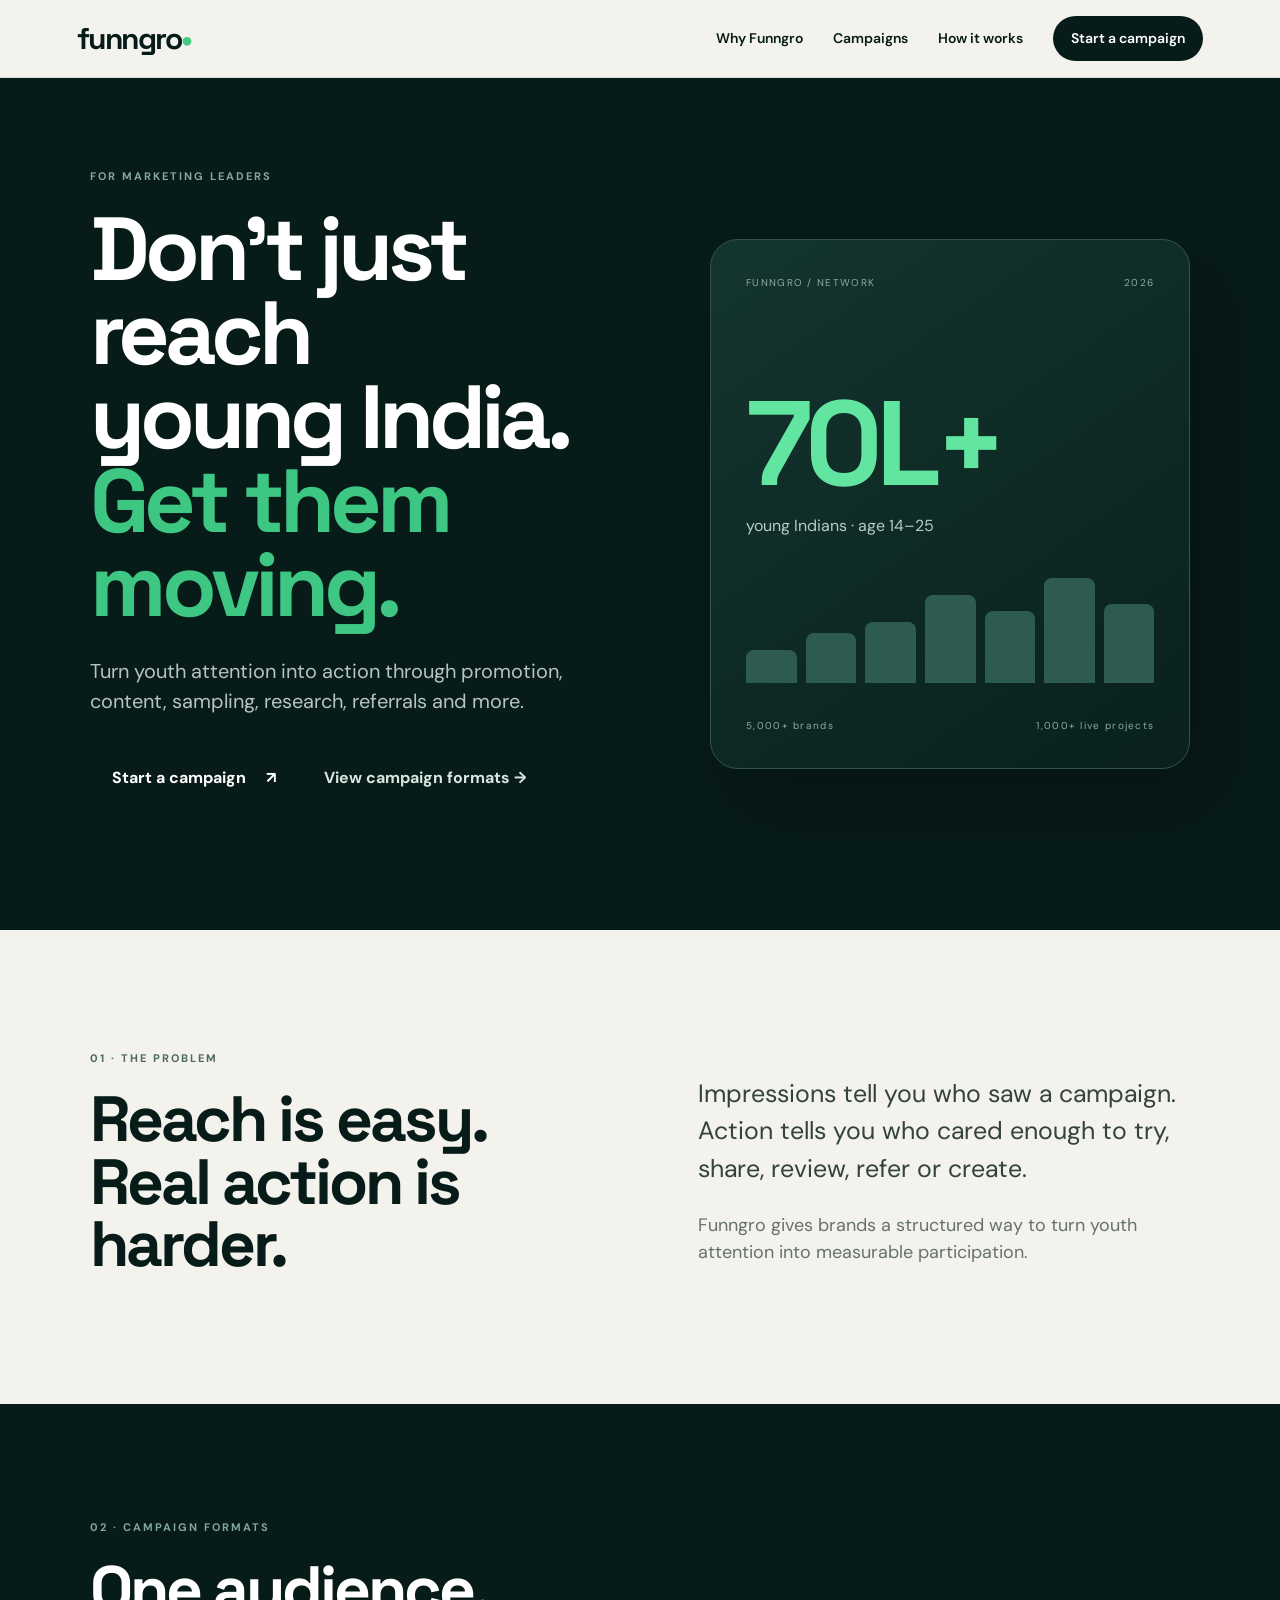
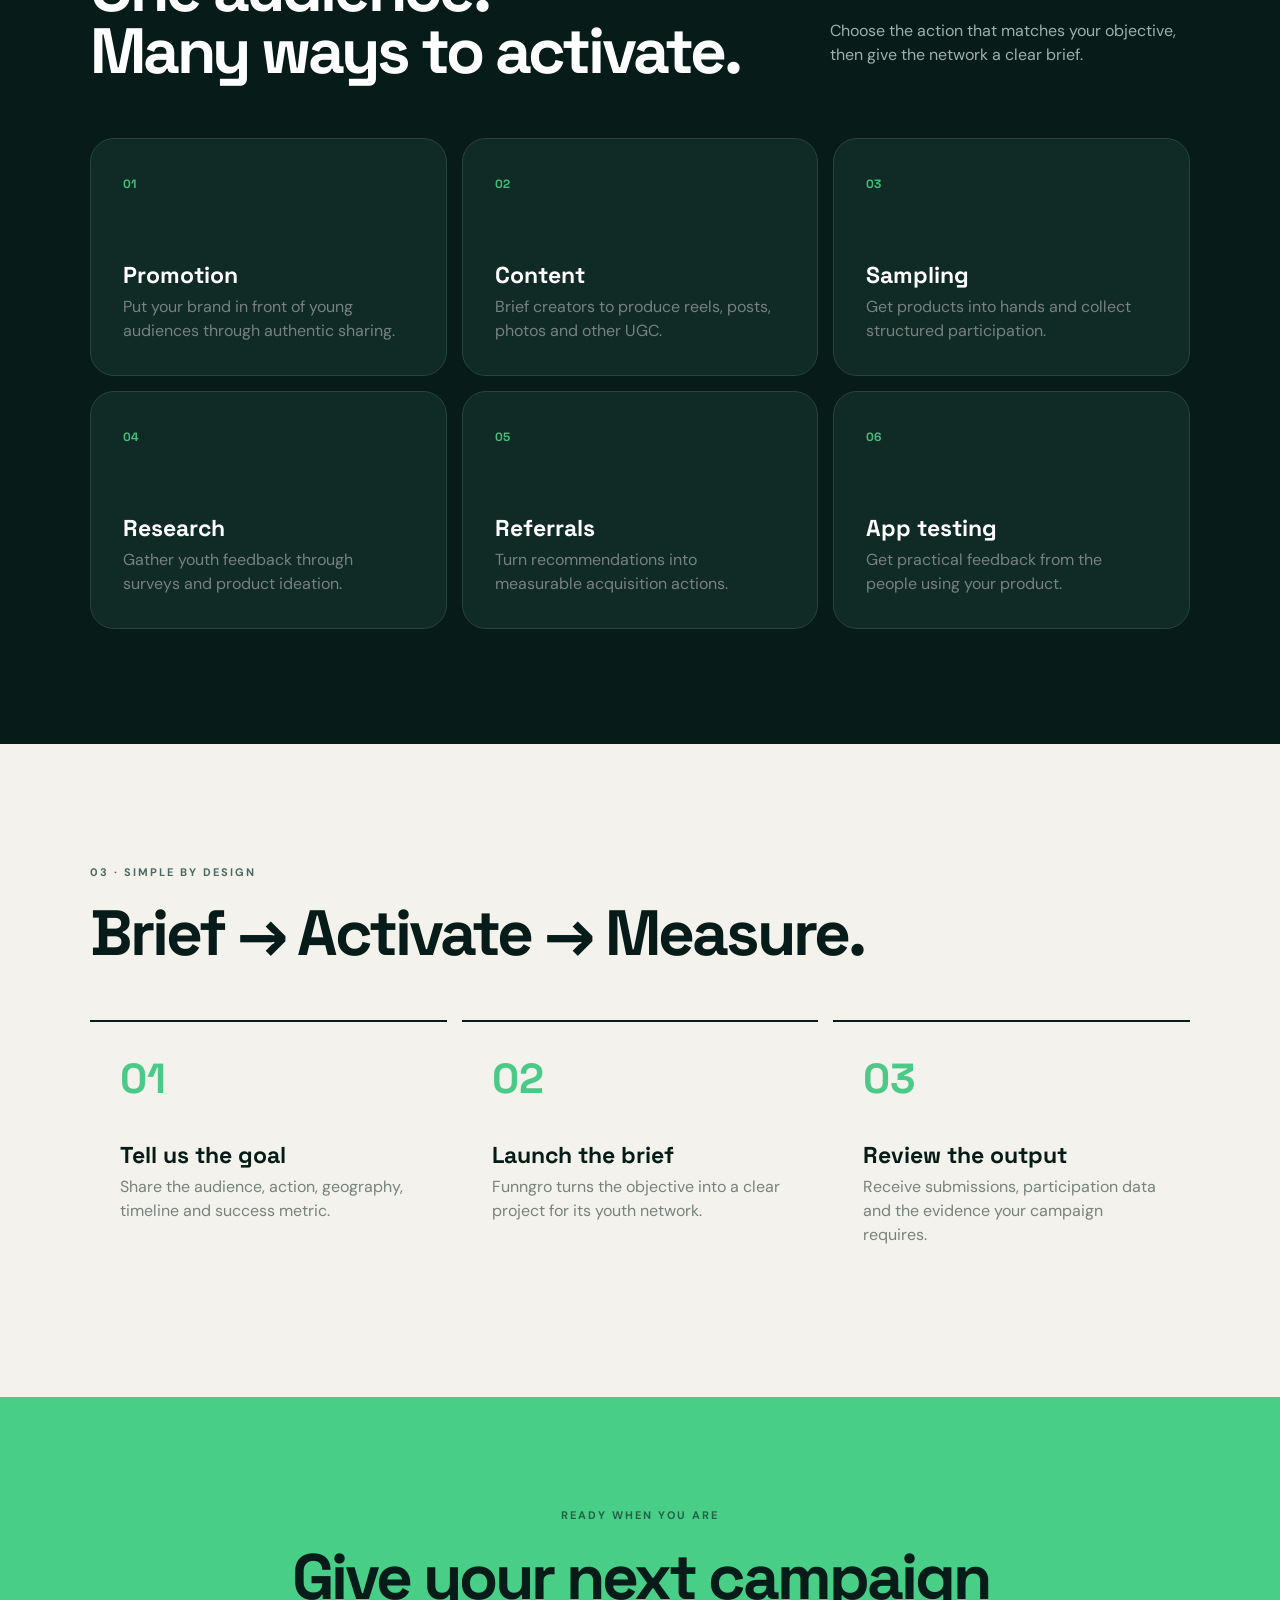
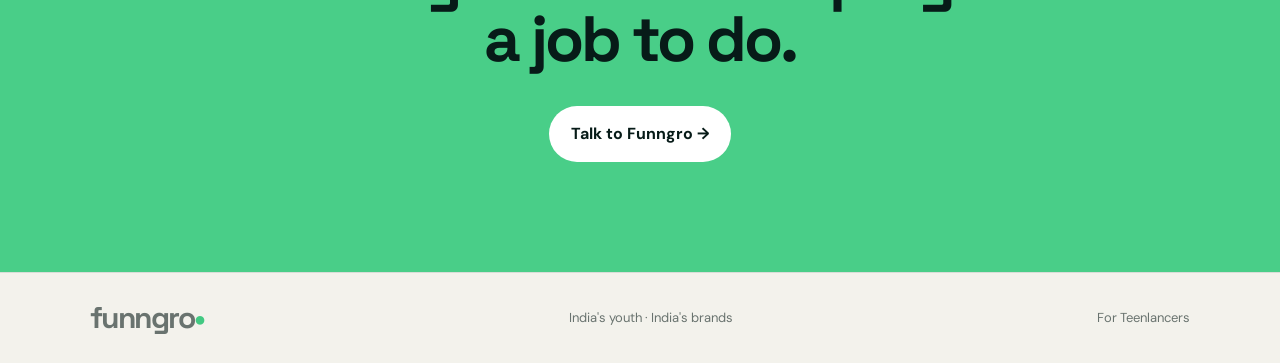
==== company.html @ 86142b3f "Add Funngro website revamp" ====
<!doctype html>
<html lang="en">
<head>
  <meta charset="utf-8">
  <meta name="viewport" content="width=device-width, initial-scale=1">
  <title>Funngro for Companies — Reach Young India</title>
  <meta name="description" content="Work with young India through Funngro. Run promotion, sampling, content, survey, app testing, ideation and sales support campaigns with a youth network.">
  <meta name="robots" content="index,follow">
  <meta name="theme-color" content="#071b18">
  <link rel="canonical" href="https://www.funngro.com/for-brands">
  <link rel="stylesheet" href="styles.css">
</head>
<body>
<header class="nav">
  <a class="logo" href="index.html">funngro<span>•</span></a>
  <nav>
    <a href="#why">Why Funngro</a>
    <a href="#formats">Campaigns</a>
    <a href="#flow">How it works</a>
    <a class="nav-cta" href="#contact">Start a campaign</a>
  </nav>
</header>

<main>
<section class="company-hero">
  <div>
    <p class="eyebrow">FOR MARKETING LEADERS</p>
    <h1>Don't just reach<br>young India.<br><em>Get them moving.</em></h1>
    <p class="lead">Turn youth attention into action through promotion, content, sampling, research, referrals and more.</p>
    <div class="actions"><a class="btn primary" href="#contact">Start a campaign <span>↗</span></a><a class="text-link" href="#formats">View campaign formats →</a></div>
  </div>
  <div class="signal">
    <div class="signal-top"><span>FUNNGRO / NETWORK</span><span>2026</span></div>
    <div class="signal-number">70L+</div>
    <p>young Indians · age 14–25</p>
    <div class="bars"><i></i><i></i><i></i><i></i><i></i><i></i><i></i></div>
    <div class="signal-foot"><span>5,000+ brands</span><span>1,000+ live projects</span></div>
  </div>
</section>

<section id="why" class="section split">
  <div><p class="eyebrow">01 · THE PROBLEM</p><h2>Reach is easy.<br>Real action is harder.</h2></div>
  <div><p class="muted big">Impressions tell you who saw a campaign. Action tells you who cared enough to try, share, review, refer or create.</p><p class="muted">Funngro gives brands a structured way to turn youth attention into measurable participation.</p></div>
</section>

<section id="formats" class="dark-section">
  <div class="section-head"><div><p class="eyebrow">02 · CAMPAIGN FORMATS</p><h2>One audience.<br>Many ways to activate.</h2></div><p>Choose the action that matches your objective, then give the network a clear brief.</p></div>
  <div class="format-grid">
    <article><span>01</span><h3>Promotion</h3><p>Put your brand in front of young audiences through authentic sharing.</p></article>
    <article><span>02</span><h3>Content</h3><p>Brief creators to produce reels, posts, photos and other UGC.</p></article>
    <article><span>03</span><h3>Sampling</h3><p>Get products into hands and collect structured participation.</p></article>
    <article><span>04</span><h3>Research</h3><p>Gather youth feedback through surveys and product ideation.</p></article>
    <article><span>05</span><h3>Referrals</h3><p>Turn recommendations into measurable acquisition actions.</p></article>
    <article><span>06</span><h3>App testing</h3><p>Get practical feedback from the people using your product.</p></article>
  </div>
</section>

<section id="flow" class="section">
  <p class="eyebrow">03 · SIMPLE BY DESIGN</p>
  <h2>Brief → Activate → Measure.</h2>
  <div class="flow">
    <div><strong>01</strong><h3>Tell us the goal</h3><p>Share the audience, action, geography, timeline and success metric.</p></div>
    <div><strong>02</strong><h3>Launch the brief</h3><p>Funngro turns the objective into a clear project for its youth network.</p></div>
    <div><strong>03</strong><h3>Review the output</h3><p>Receive submissions, participation data and the evidence your campaign requires.</p></div>
  </div>
</section>

<section id="contact" class="cta">
  <p class="eyebrow">READY WHEN YOU ARE</p>
  <h2>Give your next campaign<br>a job to do.</h2>
  <a class="btn light" href="mailto:hello@funngro.com?subject=Campaign%20Enquiry">Talk to Funngro →</a>
</section>
</main>

<footer><div class="logo">funngro<span>•</span></div><p>India's youth · India's brands</p><a href="index.html">For Teenlancers</a></footer>
</body>
</html>
---- styles.css ----
@import url('https://fonts.googleapis.com/css2?family=DM+Sans:wght@400;500;600;700&family=Space+Grotesk:wght@500;600;700&display=swap');
:root{--ink:#071b18;--paper:#f3f2ec;--mint:#62e5a0;--muted:#66716e;--line:#d9ddd8;--card:#102a25}
*{box-sizing:border-box}html{scroll-behavior:smooth}body{margin:0;background:var(--paper);color:var(--ink);font-family:"DM Sans",sans-serif;line-height:1.5}a{color:inherit;text-decoration:none}.nav{height:78px;padding:0 6vw;display:flex;align-items:center;justify-content:space-between;border-bottom:1px solid var(--line);background:rgba(243,242,236,.92);backdrop-filter:blur(12px);position:sticky;top:0;z-index:10}.logo{font:700 30px/1 "Space Grotesk";letter-spacing:-1.5px}.logo span{color:#42c982}.nav nav{display:flex;align-items:center;gap:30px;font-size:14px;font-weight:600}.nav-cta{background:var(--ink);color:white;padding:12px 18px;border-radius:999px}.hero,.company-hero{min-height:690px;padding:90px 7vw;display:grid;grid-template-columns:1.05fr .95fr;gap:7vw;align-items:center}.hero{background:radial-gradient(circle at 80% 40%,#d7f8e5 0,transparent 35%)}.eyebrow{font-size:11px;font-weight:700;letter-spacing:2px;color:#4c6861;margin:0 0 22px}.hero h1,.company-hero h1{font:700 clamp(54px,7vw,96px)/.94 "Space Grotesk";letter-spacing:-5px;margin:0 0 28px}.hero h1 em,.company-hero h1 em{font-style:normal;color:#3dc783}.lead{font-size:20px;line-height:1.5;max-width:610px;color:#53605d}.actions{display:flex;align-items:center;gap:26px;margin:34px 0}.btn{display:inline-flex;align-items:center;gap:20px;padding:16px 22px;border-radius:999px;font-weight:700}.btn.primary{background:var(--ink);color:white}.btn.light{background:white;color:var(--ink)}.text-link{font-weight:700}.trust-row{display:flex;gap:35px;margin-top:55px}.trust-row div{display:grid;gap:3px}.trust-row strong{font:700 25px "Space Grotesk"}.trust-row span{font-size:12px;color:var(--muted)}.hero-card{display:flex;justify-content:center}.phone{width:min(370px,100%);background:#122a26;border-radius:36px;padding:22px;color:white;box-shadow:25px 35px 70px #b5c9bf}.phone-top{display:flex;justify-content:space-between;font-size:11px;opacity:.7;margin-bottom:42px}.mini-label{font-size:10px;letter-spacing:1.5px;color:#a9bcb7}.task{display:grid;grid-template-columns:38px 1fr auto;gap:12px;align-items:center;background:#1c3b35;border:1px solid #2d4e47;border-radius:18px;padding:15px;margin:10px 0}.task.featured{background:#285346}.task-icon{width:32px;height:32px;border-radius:10px;background:var(--mint);color:var(--ink);display:grid;place-items:center;font-weight:700}.task b,.task small{display:block}.task small{font-size:11px;color:#afc0bc;margin-top:3px}.task strong{color:var(--mint);font-size:13px}.wallet{margin-top:25px;padding:18px;border-radius:20px;background:#f1f3ed;color:var(--ink);display:grid;grid-template-columns:1fr auto;gap:3px}.wallet span{font-size:11px;color:#65736e}.wallet b{font-size:22px}.wallet button{grid-column:1/-1;border:0;background:var(--mint);padding:10px;border-radius:10px;font-weight:700;margin-top:10px}.marquee{display:flex;justify-content:space-around;gap:20px;flex-wrap:wrap;padding:20px 6vw;background:#dfe8e2;border-top:1px solid #cfd9d3;border-bottom:1px solid #cfd9d3;font-size:11px;font-weight:700;letter-spacing:1.7px}.section{padding:120px 7vw}.split{display:grid;grid-template-columns:1fr 1fr;gap:9vw}.section h2,.dark-section h2,.cta h2{font:700 clamp(40px,5vw,70px)/.98 "Space Grotesk";letter-spacing:-3px;margin:0}.muted{color:var(--muted);font-size:18px;max-width:560px}.muted.big{font-size:25px;color:#34433f}.steps{border-top:1px solid var(--line)}.steps article{display:grid;grid-template-columns:60px 1fr;gap:20px;padding:26px 0;border-bottom:1px solid var(--line)}.steps span,.work-card>span,.format-grid span{font:700 12px "Space Grotesk";color:#46bd7d}.steps h3,.work-card h3,.format-grid h3,.ladder h3,.flow h3{margin:0 0 5px;font:700 23px "Space Grotesk"}.steps p,.work-card p,.format-grid p,.ladder p,.flow p{margin:0;color:#77827f}.dark-section{background:var(--ink);color:white;padding:115px 7vw}.dark-section .eyebrow{color:#83a69b}.section-head{display:flex;justify-content:space-between;gap:50px;align-items:end;margin-bottom:55px}.section-head>p{max-width:360px;color:#9eb0aa}.work-grid{display:grid;grid-template-columns:repeat(2,1fr);gap:15px}.work-card,.format-grid article{background:#102a25;border:1px solid #27443e;border-radius:24px;padding:32px;min-height:220px;transition:.25s}.work-card:hover,.format-grid article:hover{transform:translateY(-4px);border-color:#4fcf8d}.work-card.large{min-height:300px;background:#173a32}.work-card p{max-width:430px;margin:15px 0 30px;color:#a9bbb5}.work-card a{color:var(--mint);font-weight:700}.ladder-head{display:flex;justify-content:space-between;gap:50px;margin:45px 0 55px}.ladder{display:grid;grid-template-columns:repeat(3,1fr);gap:16px}.ladder>div{border:1px solid var(--line);border-radius:22px;padding:28px;min-height:250px}.ladder span{font-size:11px;font-weight:700;color:#43bd7d}.ladder b{display:block;margin-bottom:20px}.cta{background:#49ce88;color:var(--ink);padding:110px 7vw;text-align:center}.cta .eyebrow{color:#1e6546}.cta h2{margin-bottom:35px}footer{padding:30px 7vw;display:flex;justify-content:space-between;align-items:center;border-top:1px solid var(--line);font-size:13px;color:#69736f}footer p{margin:0}.company-hero{background:var(--ink);color:white}.company-hero .eyebrow{color:#85a79d}.company-hero .lead{color:#b5c5c0}.company-hero .text-link{color:#d8e6e1}.signal{border:1px solid #34534c;border-radius:28px;padding:35px;background:linear-gradient(145deg,#14352f,#09201c);box-shadow:25px 35px 70px rgba(0,0,0,.22)}.signal-top,.signal-foot{display:flex;justify-content:space-between;color:#8da9a1;font-size:10px;letter-spacing:1.3px}.signal-number{font:700 120px/.9 "Space Grotesk";color:var(--mint);letter-spacing:-7px;margin:100px 0 5px}.signal>p{color:#b8cbc4}.bars{height:110px;display:flex;gap:9px;align-items:end;margin:35px 0}.bars i{display:block;width:100%;background:#2d5b4f;border-radius:8px 8px 0 0}.bars i:nth-child(1){height:30%}.bars i:nth-child(2){height:45%}.bars i:nth-child(3){height:55%}.bars i:nth-child(4){height:80%}.bars i:nth-child(5){height:65%}.bars i:nth-child(6){height:95%}.bars i:nth-child(7){height:72%}.format-grid{display:grid;grid-template-columns:repeat(3,1fr);gap:15px}.format-grid article{min-height:230px}.format-grid h3{margin-top:65px}.flow{display:grid;grid-template-columns:repeat(3,1fr);gap:15px;margin-top:55px}.flow>div{padding:30px;border-top:2px solid var(--ink)}.flow strong{font:700 42px "Space Grotesk";color:#4bc988}.flow h3{margin-top:35px}@media(max-width:850px){.nav{padding:0 5vw}.nav nav a:not(.nav-cta){display:none}.hero,.company-hero,.split{grid-template-columns:1fr;min-height:auto;padding:75px 6vw}.hero h1,.company-hero h1{letter-spacing:-3px}.hero-card{order:-1}.trust-row{gap:20px}.section,.dark-section{padding:80px 6vw}.section-head,.ladder-head{display:block}.section-head>p,.ladder-head .muted{margin-top:25px}.work-grid,.ladder,.format-grid,.flow{grid-template-columns:1fr}.signal-number{font-size:90px;margin:70px 0 5px}.marquee{justify-content:center}.phone{max-width:360px}.actions{flex-wrap:wrap}.cta{padding:80px 6vw}footer{padding:25px 6vw;gap:15px;flex-wrap:wrap}}
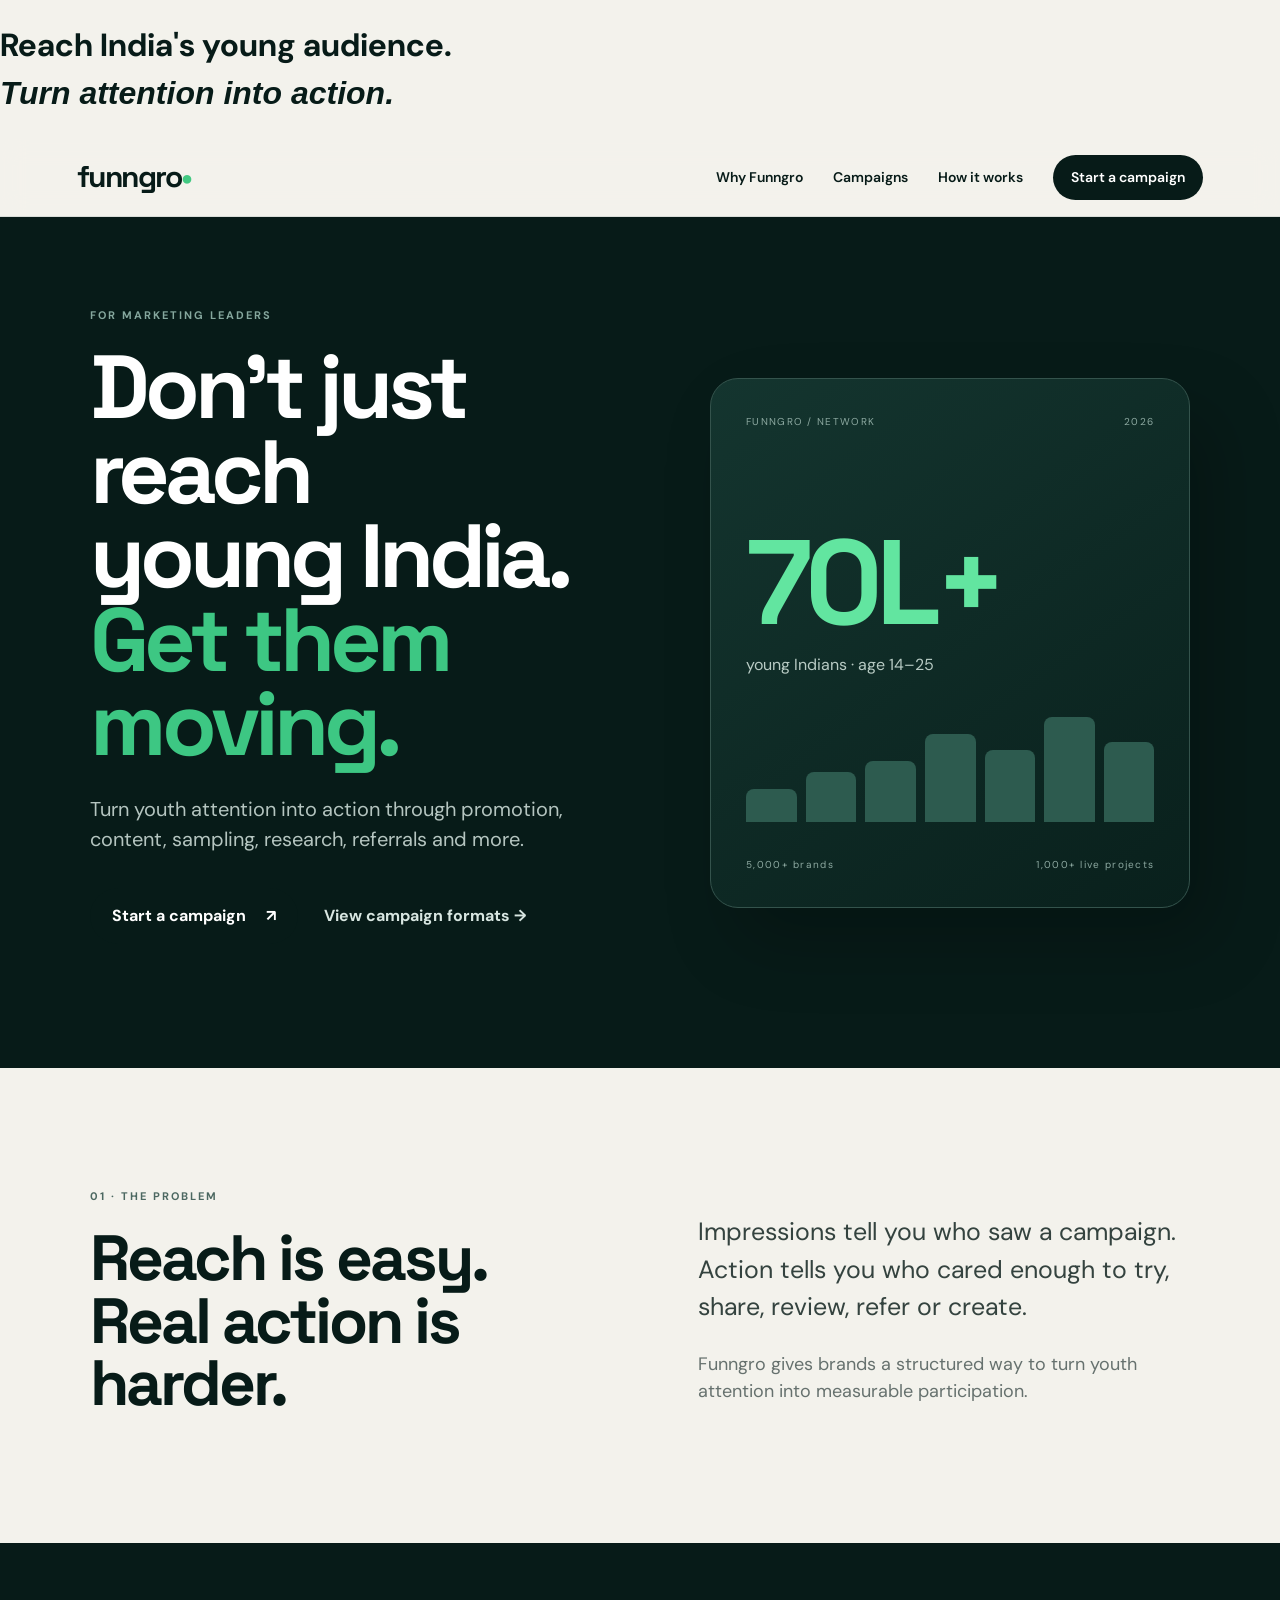
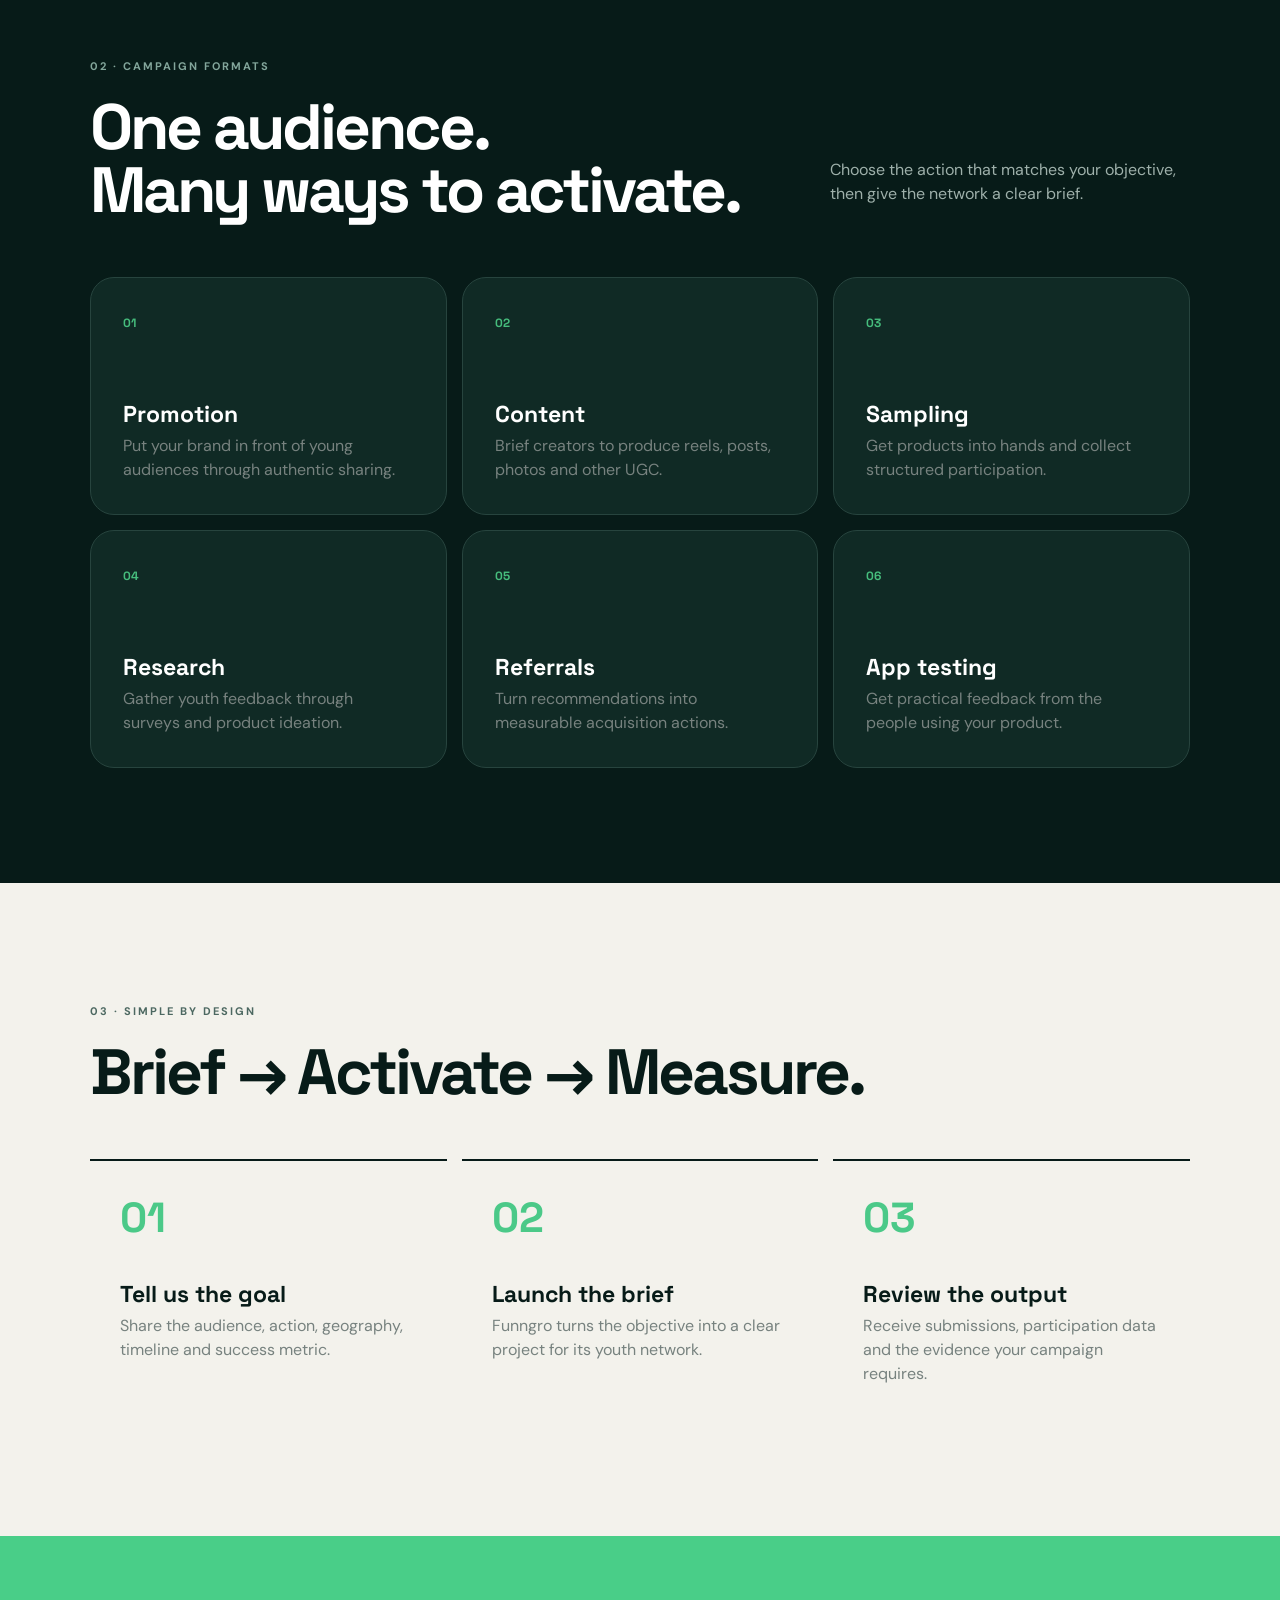
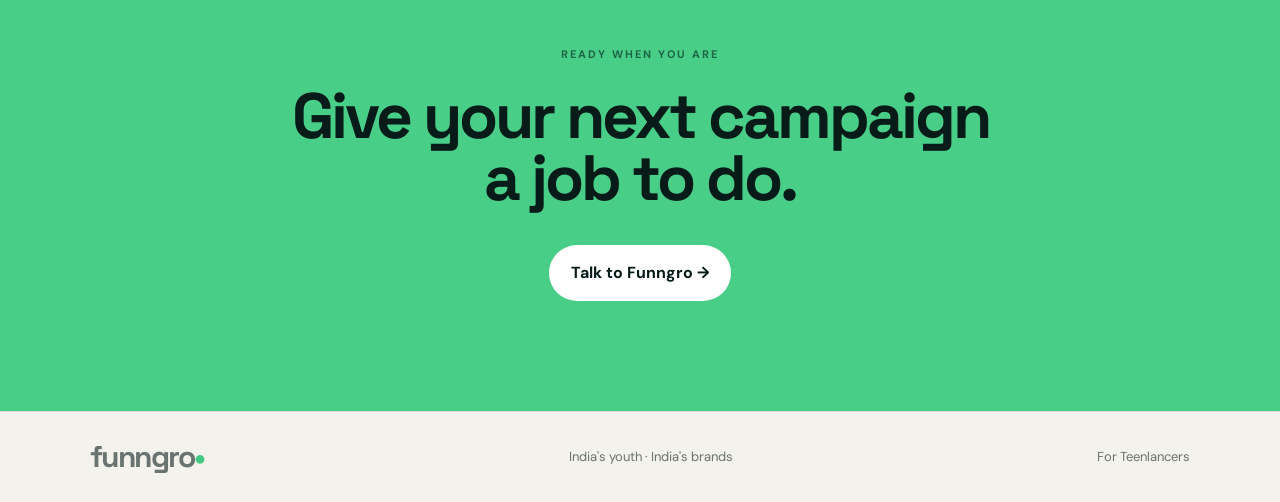
==== commit 541897d4: "Improve SEO metadata and structured data" ====
--- a/company.html
+++ b/company.html
@@ -1,77 +1,167 @@
 <!doctype html>
 <html lang="en">
+
 <head>
   <meta charset="utf-8">
   <meta name="viewport" content="width=device-width, initial-scale=1">
-  <title>Funngro for Companies — Reach Young India</title>
-  <meta name="description" content="Work with young India through Funngro. Run promotion, sampling, content, survey, app testing, ideation and sales support campaigns with a youth network.">
+  <h1>Reach India's young audience.<br><em>Turn attention into action.</em></h1>
+  <meta name="description"
+    content="Work with young India through Funngro. Run promotion, sampling, content, survey, app testing, ideation and sales support campaigns with a youth network.">
   <meta name="robots" content="index,follow">
   <meta name="theme-color" content="#071b18">
-  <link rel="canonical" href="https://www.funngro.com/for-brands">
+  <link rel="canonical" href="https://kaka-koi.github.io/funngro/company.html">
   <link rel="stylesheet" href="styles.css">
+
+  <!-- Open Graph -->
+  <meta property="og:type" content="website">
+  <meta property="og:title" content="Funngro for Companies – Reach Young India">
+  <meta property="og:description"
+    content="Launch youth-focused campaigns through promotion, content, sampling, research, referrals and app testing.">
+  <meta property="og:url" content="https://kaka-koi.github.io/funngro/company.html">
+  <meta property="og:site_name" content="Funngro">
+
+  <!-- Twitter/X -->
+  <meta name="twitter:card" content="summary">
+  <meta name="twitter:title" content="Funngro for Companies – Reach Young India">
+  <meta name="twitter:description" content="Launch youth-focused campaigns through Funngro.">
+
+  <!-- Structured Data -->
+  <script type="application/ld+json">
+{
+  "@context": "https://schema.org",
+  "@type": "Organization",
+  "name": "Funngro",
+  "url": "https://kaka-koi.github.io/funngro/",
+  "sameAs": [
+    "https://www.instagram.com/funngro/"
+  ]
+}
+</script>
+
+  <script type="application/ld+json">
+{
+  "@context": "https://schema.org",
+  "@type": "WebPage",
+  "name": "Funngro for Companies",
+  "url": "https://kaka-koi.github.io/funngro/company.html",
+  "isPartOf": {
+    "@type": "WebSite",
+    "name": "Funngro",
+    "url": "https://kaka-koi.github.io/funngro/"
+  }
+}
+</script>
 </head>
+
 <body>
-<header class="nav">
-  <a class="logo" href="index.html">funngro<span>•</span></a>
-  <nav>
-    <a href="#why">Why Funngro</a>
-    <a href="#formats">Campaigns</a>
-    <a href="#flow">How it works</a>
-    <a class="nav-cta" href="#contact">Start a campaign</a>
-  </nav>
-</header>
+  <header class="nav">
+    <a class="logo" href="index.html">funngro<span>•</span></a>
+    <nav>
+      <a href="#why">Why Funngro</a>
+      <a href="#formats">Campaigns</a>
+      <a href="#flow">How it works</a>
+      <a class="nav-cta" href="#contact">Start a campaign</a>
+    </nav>
+  </header>
 
-<main>
-<section class="company-hero">
-  <div>
-    <p class="eyebrow">FOR MARKETING LEADERS</p>
-    <h1>Don't just reach<br>young India.<br><em>Get them moving.</em></h1>
-    <p class="lead">Turn youth attention into action through promotion, content, sampling, research, referrals and more.</p>
-    <div class="actions"><a class="btn primary" href="#contact">Start a campaign <span>↗</span></a><a class="text-link" href="#formats">View campaign formats →</a></div>
-  </div>
-  <div class="signal">
-    <div class="signal-top"><span>FUNNGRO / NETWORK</span><span>2026</span></div>
-    <div class="signal-number">70L+</div>
-    <p>young Indians · age 14–25</p>
-    <div class="bars"><i></i><i></i><i></i><i></i><i></i><i></i><i></i></div>
-    <div class="signal-foot"><span>5,000+ brands</span><span>1,000+ live projects</span></div>
-  </div>
-</section>
+  <main>
+    <section class="company-hero">
+      <div>
+        <p class="eyebrow">FOR MARKETING LEADERS</p>
+        <h1>Don't just reach<br>young India.<br><em>Get them moving.</em></h1>
+        <p class="lead">Turn youth attention into action through promotion, content, sampling, research, referrals and
+          more.</p>
+        <div class="actions"><a class="btn primary" href="#contact">Start a campaign <span>↗</span></a><a
+            class="text-link" href="#formats">View campaign formats →</a></div>
+      </div>
+      <div class="signal">
+        <div class="signal-top"><span>FUNNGRO / NETWORK</span><span>2026</span></div>
+        <div class="signal-number">70L+</div>
+        <p>young Indians · age 14–25</p>
+        <div class="bars"><i></i><i></i><i></i><i></i><i></i><i></i><i></i></div>
+        <div class="signal-foot"><span>5,000+ brands</span><span>1,000+ live projects</span></div>
+      </div>
+    </section>
 
-<section id="why" class="section split">
-  <div><p class="eyebrow">01 · THE PROBLEM</p><h2>Reach is easy.<br>Real action is harder.</h2></div>
-  <div><p class="muted big">Impressions tell you who saw a campaign. Action tells you who cared enough to try, share, review, refer or create.</p><p class="muted">Funngro gives brands a structured way to turn youth attention into measurable participation.</p></div>
-</section>
+    <section id="why" class="section split">
+      <div>
+        <p class="eyebrow">01 · THE PROBLEM</p>
+        <h2>Reach is easy.<br>Real action is harder.</h2>
+      </div>
+      <div>
+        <p class="muted big">Impressions tell you who saw a campaign. Action tells you who cared enough to try, share,
+          review, refer or create.</p>
+        <p class="muted">Funngro gives brands a structured way to turn youth attention into measurable participation.
+        </p>
+      </div>
+    </section>
 
-<section id="formats" class="dark-section">
-  <div class="section-head"><div><p class="eyebrow">02 · CAMPAIGN FORMATS</p><h2>One audience.<br>Many ways to activate.</h2></div><p>Choose the action that matches your objective, then give the network a clear brief.</p></div>
-  <div class="format-grid">
-    <article><span>01</span><h3>Promotion</h3><p>Put your brand in front of young audiences through authentic sharing.</p></article>
-    <article><span>02</span><h3>Content</h3><p>Brief creators to produce reels, posts, photos and other UGC.</p></article>
-    <article><span>03</span><h3>Sampling</h3><p>Get products into hands and collect structured participation.</p></article>
-    <article><span>04</span><h3>Research</h3><p>Gather youth feedback through surveys and product ideation.</p></article>
-    <article><span>05</span><h3>Referrals</h3><p>Turn recommendations into measurable acquisition actions.</p></article>
-    <article><span>06</span><h3>App testing</h3><p>Get practical feedback from the people using your product.</p></article>
-  </div>
-</section>
+    <section id="formats" class="dark-section">
+      <div class="section-head">
+        <div>
+          <p class="eyebrow">02 · CAMPAIGN FORMATS</p>
+          <h2>One audience.<br>Many ways to activate.</h2>
+        </div>
+        <p>Choose the action that matches your objective, then give the network a clear brief.</p>
+      </div>
+      <div class="format-grid">
+        <article><span>01</span>
+          <h3>Promotion</h3>
+          <p>Put your brand in front of young audiences through authentic sharing.</p>
+        </article>
+        <article><span>02</span>
+          <h3>Content</h3>
+          <p>Brief creators to produce reels, posts, photos and other UGC.</p>
+        </article>
+        <article><span>03</span>
+          <h3>Sampling</h3>
+          <p>Get products into hands and collect structured participation.</p>
+        </article>
+        <article><span>04</span>
+          <h3>Research</h3>
+          <p>Gather youth feedback through surveys and product ideation.</p>
+        </article>
+        <article><span>05</span>
+          <h3>Referrals</h3>
+          <p>Turn recommendations into measurable acquisition actions.</p>
+        </article>
+        <article><span>06</span>
+          <h3>App testing</h3>
+          <p>Get practical feedback from the people using your product.</p>
+        </article>
+      </div>
+    </section>
 
-<section id="flow" class="section">
-  <p class="eyebrow">03 · SIMPLE BY DESIGN</p>
-  <h2>Brief → Activate → Measure.</h2>
-  <div class="flow">
-    <div><strong>01</strong><h3>Tell us the goal</h3><p>Share the audience, action, geography, timeline and success metric.</p></div>
-    <div><strong>02</strong><h3>Launch the brief</h3><p>Funngro turns the objective into a clear project for its youth network.</p></div>
-    <div><strong>03</strong><h3>Review the output</h3><p>Receive submissions, participation data and the evidence your campaign requires.</p></div>
-  </div>
-</section>
+    <section id="flow" class="section">
+      <p class="eyebrow">03 · SIMPLE BY DESIGN</p>
+      <h2>Brief → Activate → Measure.</h2>
+      <div class="flow">
+        <div><strong>01</strong>
+          <h3>Tell us the goal</h3>
+          <p>Share the audience, action, geography, timeline and success metric.</p>
+        </div>
+        <div><strong>02</strong>
+          <h3>Launch the brief</h3>
+          <p>Funngro turns the objective into a clear project for its youth network.</p>
+        </div>
+        <div><strong>03</strong>
+          <h3>Review the output</h3>
+          <p>Receive submissions, participation data and the evidence your campaign requires.</p>
+        </div>
+      </div>
+    </section>
 
-<section id="contact" class="cta">
-  <p class="eyebrow">READY WHEN YOU ARE</p>
-  <h2>Give your next campaign<br>a job to do.</h2>
-  <a class="btn light" href="mailto:hello@funngro.com?subject=Campaign%20Enquiry">Talk to Funngro →</a>
-</section>
-</main>
+    <section id="contact" class="cta">
+      <p class="eyebrow">READY WHEN YOU ARE</p>
+      <h2>Give your next campaign<br>a job to do.</h2>
+      <a class="btn light" href="mailto:hello@funngro.com?subject=Campaign%20Enquiry">Talk to Funngro →</a>
+    </section>
+  </main>
 
-<footer><div class="logo">funngro<span>•</span></div><p>India's youth · India's brands</p><a href="index.html">For Teenlancers</a></footer>
+  <footer>
+    <div class="logo">funngro<span>•</span></div>
+    <p>India's youth · India's brands</p><a href="index.html">For Teenlancers</a>
+  </footer>
 </body>
-</html>
+
+</html>
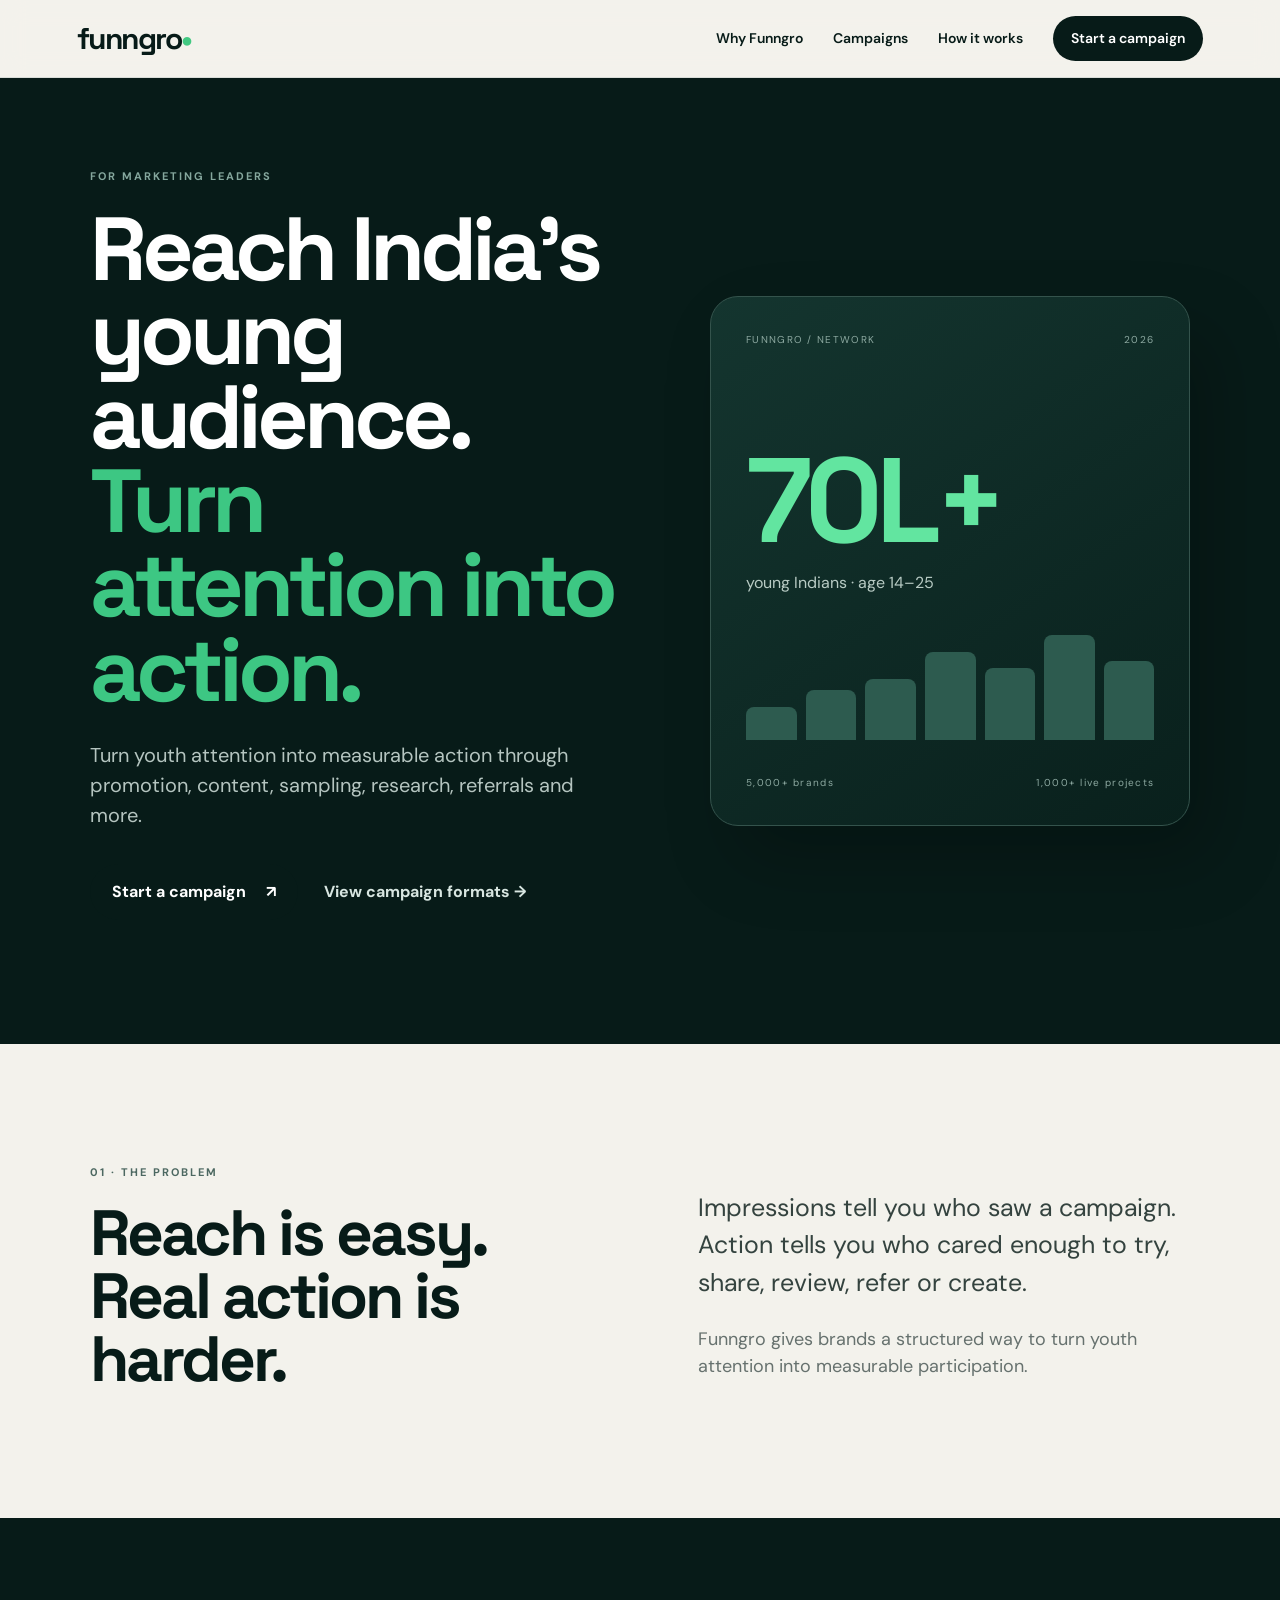
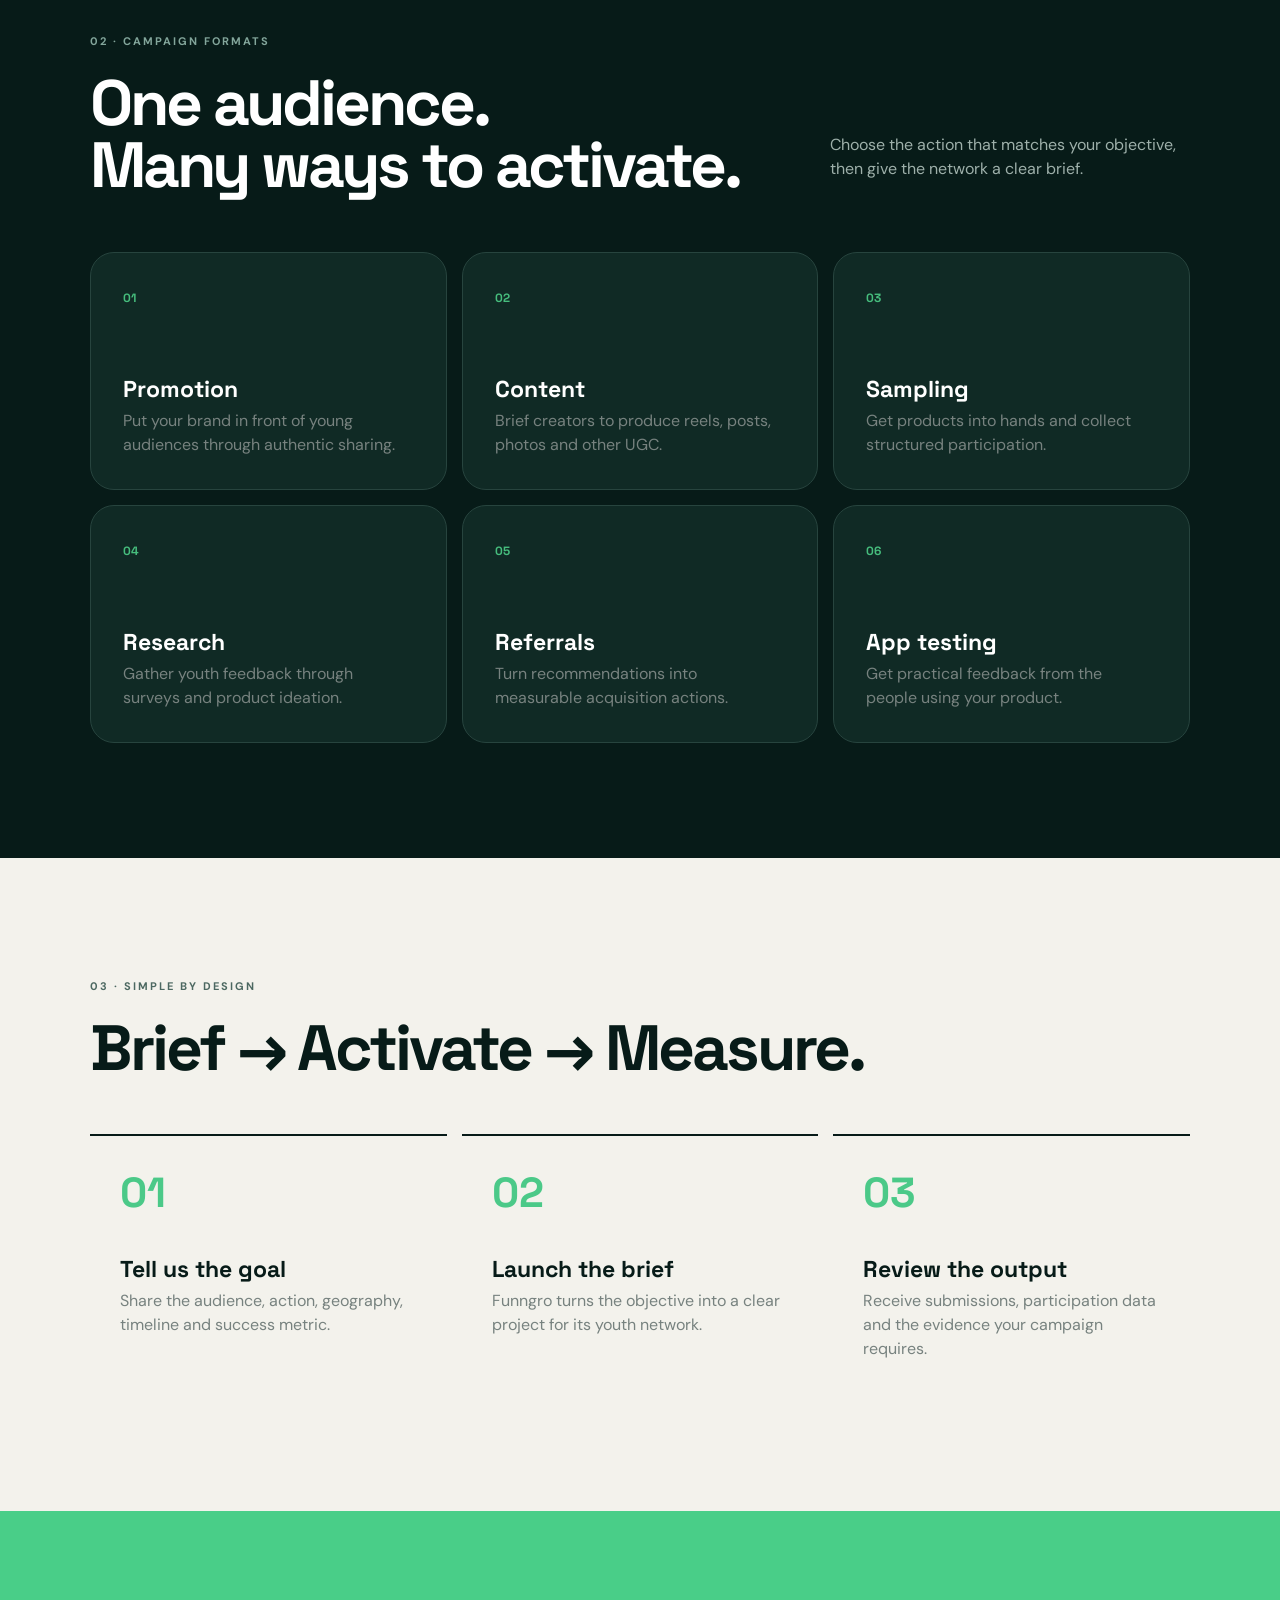
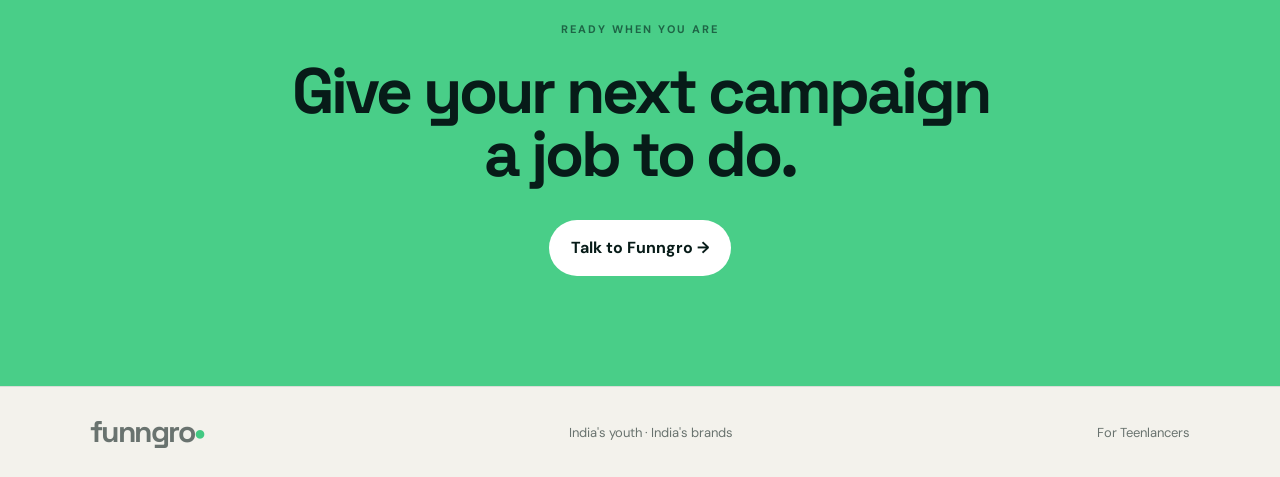
==== commit 3b06401b: "Improve SEO hero content" ====
--- a/company.html
+++ b/company.html
@@ -4,7 +4,7 @@
 <head>
   <meta charset="utf-8">
   <meta name="viewport" content="width=device-width, initial-scale=1">
-  <h1>Reach India's young audience.<br><em>Turn attention into action.</em></h1>
+  <title>Funngro for Companies — Reach Young India</title>
   <meta name="description"
     content="Work with young India through Funngro. Run promotion, sampling, content, survey, app testing, ideation and sales support campaigns with a youth network.">
   <meta name="robots" content="index,follow">
@@ -68,8 +68,8 @@
     <section class="company-hero">
       <div>
         <p class="eyebrow">FOR MARKETING LEADERS</p>
-        <h1>Don't just reach<br>young India.<br><em>Get them moving.</em></h1>
-        <p class="lead">Turn youth attention into action through promotion, content, sampling, research, referrals and
+        <h1>Reach India's young audience.<br><em>Turn attention into action.</em></h1>
+        <p class="lead">Turn youth attention into measurable action through promotion, content, sampling, research, referrals and
           more.</p>
         <div class="actions"><a class="btn primary" href="#contact">Start a campaign <span>↗</span></a><a
             class="text-link" href="#formats">View campaign formats →</a></div>
